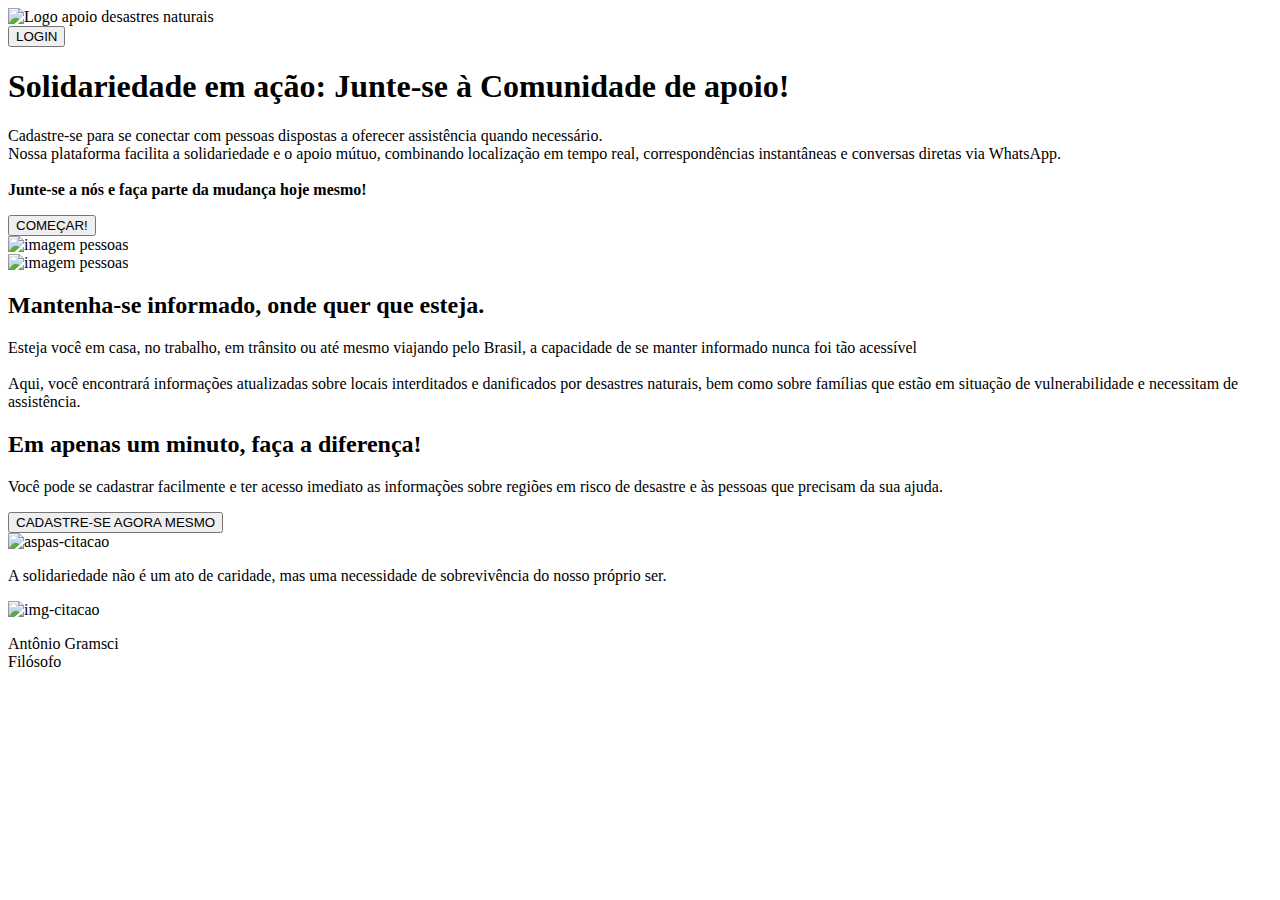
==== index.html @ 157a8a1e "add pages HTML" ====
<!DOCTYPE html>
<html lang="pt-br">
  <head>
    <meta charset="UTF-8" />
    <meta name="viewport" content="width=device-width, initial-scale=1.0" />
    <link rel="preconnect" href="https://fonts.googleapis.com" />
    <link rel="preconnect" href="https://fonts.gstatic.com" crossorigin />
    <link
      href="https://fonts.googleapis.com/css2?family=Inter:wght@100..900&family=Josefin+Sans:ital,wght@0,100..700;1,100..700&family=Raleway:ital,wght@0,100..900;1,100..900&display=swap"
      rel="stylesheet"
    />
    <link rel="stylesheet" href="/styles/style.css" />
    <title>Resiliência</title>
  </head>
  <body>
    <header>
      <div class="header">
        <div class="logo">
          <img src="images/logo.svg" alt="Logo apoio desastres naturais" />
        </div>
        <button>LOGIN</button>
      </div>
    </header>
    <main>
      <article class="conteudo">
        <div class="introducao">
          <h1 id="label-conteudo">
            Solidariedade em ação: Junte-se à Comunidade de apoio<span>!</span>
          </h1>
          <p>
            Cadastre-se para se conectar com pessoas dispostas a oferecer
            assistência quando necessário.
            <br />
            Nossa plataforma facilita a solidariedade e o apoio mútuo,
            combinando localização em tempo real, correspondências instantâneas
            e conversas diretas via WhatsApp.
            <br /><br />
            <strong>Junte-se a nós e faça parte da mudança hoje mesmo!</strong>
          </p>
          <button type="submit">COMEÇAR!</button>
        </div>
        <div class="primaria-img">
          <img src="images/img1.svg" alt="imagem pessoas" />
        </div>
      </article>
      <article class="conteudo-informacao">
        <div class="mantenha-informado">
          <div class="secundaria-img">
            <img src="images/svg.svg" alt="imagem pessoas" />
          </div>
          <div class="info">
            <h2>Mantenha-se informado, onde quer que esteja<span>.</span></h2>
            <p>
              Esteja você em casa, no trabalho, em trânsito ou até mesmo
              viajando pelo Brasil, a capacidade de se manter informado nunca
              foi tão acessível <br /><br />
              Aqui, você encontrará informações atualizadas sobre locais
              interditados e danificados por desastres naturais, bem como sobre
              famílias que estão em situação de vulnerabilidade e necessitam de
              assistência.
            </p>
          </div>
        </div>
      </article>
    </main>
    <footer>
      <div class="div-footer">
        <div class="um-minuto">
          <h2>Em apenas um minuto, faça a diferença<span>!</span></h2>
          <p>
            Você pode se cadastrar facilmente e ter acesso imediato as
            informações sobre regiões em risco de desastre e às pessoas que
            precisam da sua ajuda.
          </p>
          <button>CADASTRE-SE AGORA MESMO</button>
        </div>

        <div class="citacao">
          <img src="images/aspas.svg" alt="aspas-citacao" />
          <p>
            A solidariedade não é um ato de caridade, mas uma necessidade de
            sobrevivência do nosso próprio ser.
          </p>
          <div class="autor-citacao">
            <img src="images/Oval.svg" alt="img-citacao" />
            <p>
              Antônio Gramsci <br />
              <span> Filósofo </span>
            </p>
          </div>
        </div>
      </div>
    </footer>
  </body>
</html>
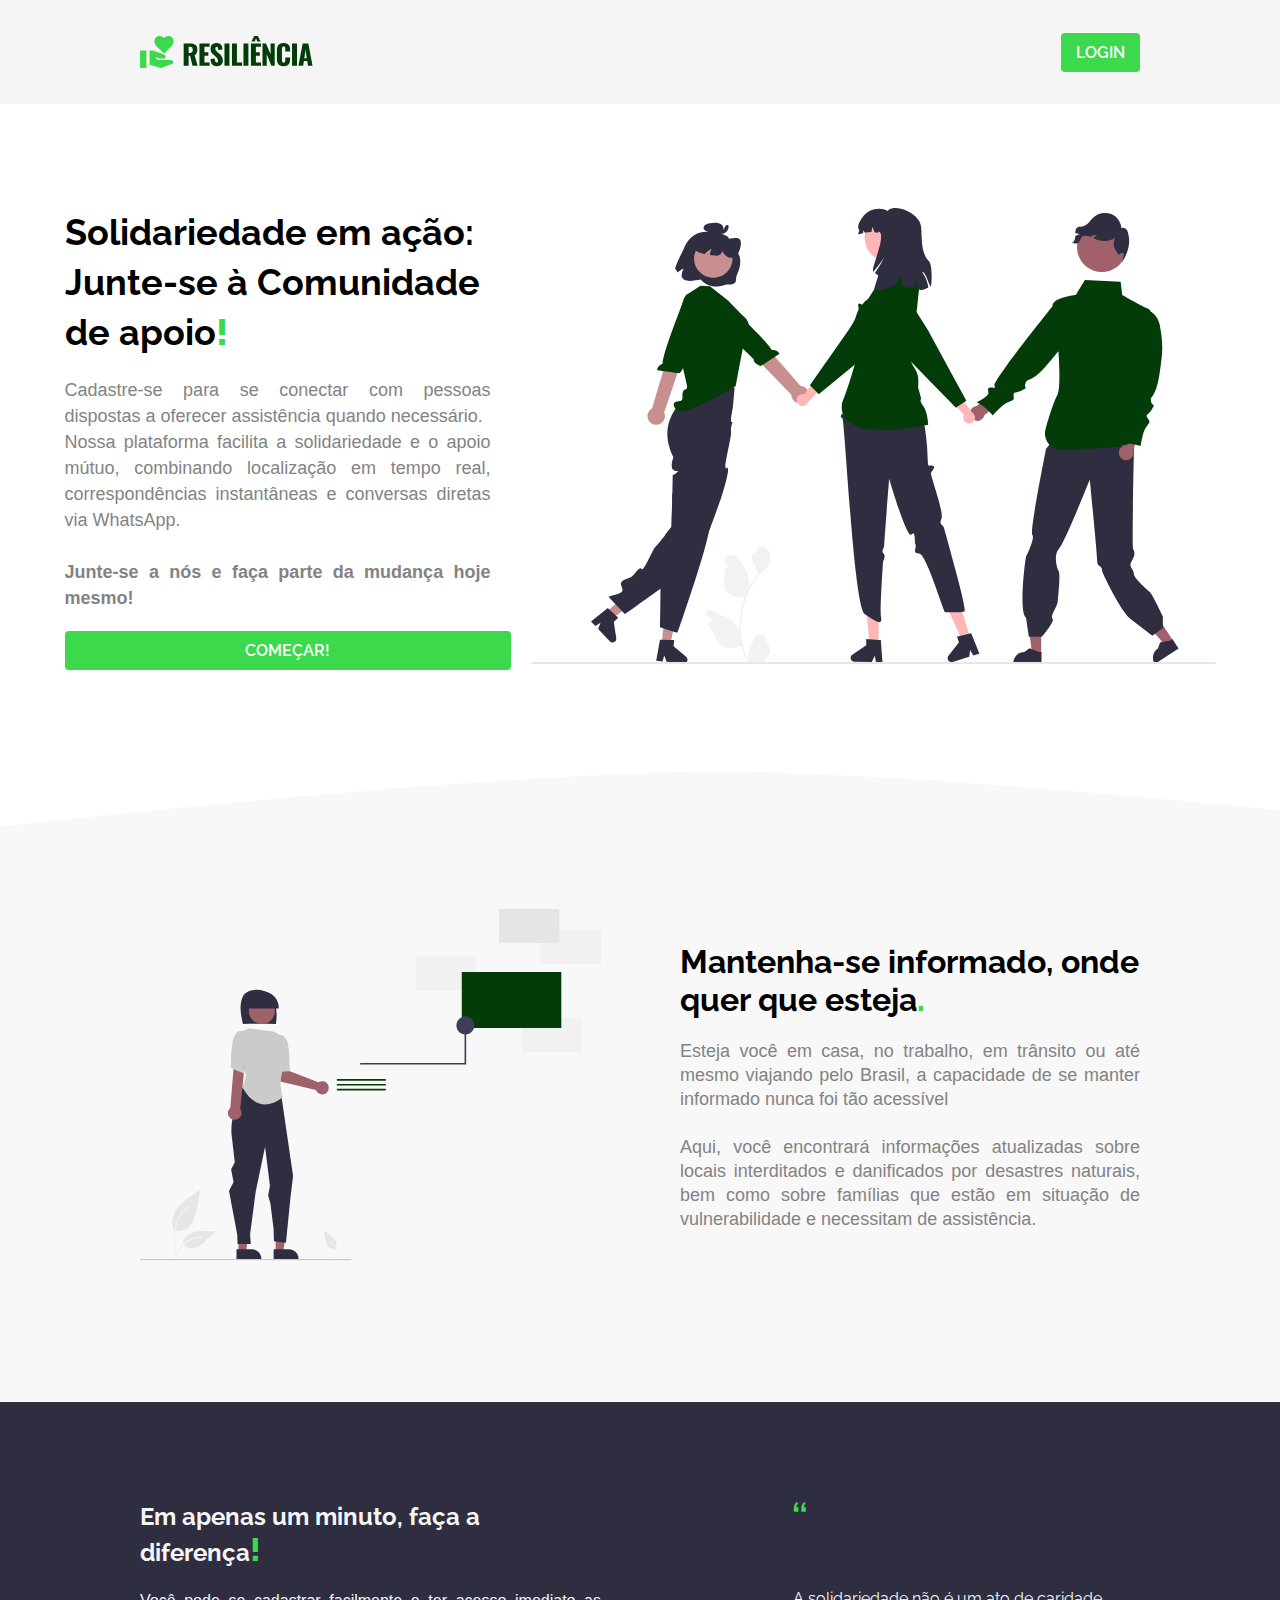
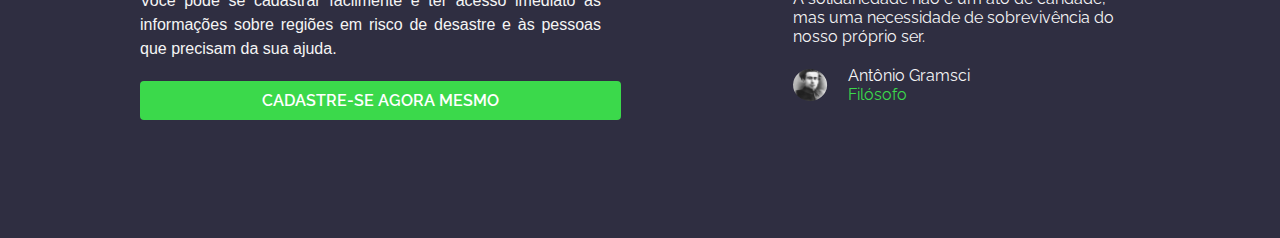
==== commit c6ce0e34: "add estilo index" ====
--- a/index.html
+++ b/index.html
@@ -18,7 +18,7 @@
         <div class="logo">
           <img src="images/logo.svg" alt="Logo apoio desastres naturais" />
         </div>
-        <button>LOGIN</button>
+        <a href="./pages/login.html">LOGIN</a>
       </div>
     </header>
     <main>
@@ -37,7 +37,7 @@
             <br /><br />
             <strong>Junte-se a nós e faça parte da mudança hoje mesmo!</strong>
           </p>
-          <button type="submit">COMEÇAR!</button>
+          <a href="./pages/login.html">COMEÇAR!</a>
         </div>
         <div class="primaria-img">
           <img src="images/img1.svg" alt="imagem pessoas" />
@@ -72,7 +72,7 @@
             informações sobre regiões em risco de desastre e às pessoas que
             precisam da sua ajuda.
           </p>
-          <button>CADASTRE-SE AGORA MESMO</button>
+          <a href="./pages/register.html">CADASTRE-SE AGORA MESMO</a>
         </div>
 
         <div class="citacao">
--- a/styles/style.css
+++ b/styles/style.css
@@ -0,0 +1,268 @@
+* {
+  margin: 0;
+  padding: 0;
+  box-sizing: border-box;
+}
+
+:root {
+  --branco: #fff;
+  --cinza-claro: #f5f5f5;
+  --texto-cinza: #838383;
+  --texto-cinza-escuro: #2f2e41;
+  --texto-verde-claro: #3bd94b;
+  --texto-verde-escuro: #033c08;
+}
+
+html {
+  font-family: "Raleway", sans-serif;
+}
+
+body {
+  background-color: var(--branco);
+  display: flex;
+  align-items: center;
+  justify-content: center;
+  flex-direction: column;
+}
+
+header {
+  width: 100%;
+  height: 104px;
+  display: flex;
+  align-items: center;
+  justify-content: center;
+  background-color: var(--cinza-claro);
+}
+
+a {
+  all: unset;
+  text-align: center;
+}
+
+.header {
+  height: 100%;
+  width: 100%;
+  max-width: 1440px;
+  padding: 0 140px;
+  display: flex;
+  align-items: center;
+  justify-content: space-between;
+}
+
+.logo {
+  display: flex;
+  align-items: center;
+  justify-content: center;
+}
+
+.logo b {
+  font-weight: 900;
+  color: var(--texto-verde-escuro);
+}
+
+.header a {
+  border: none;
+  padding: 10px 15px;
+  background-color: var(--texto-verde-claro);
+  border-radius: 4px;
+  color: var(--branco);
+  font-weight: 600;
+  cursor: pointer;
+  transition: all 0.5s;
+}
+
+.header a:hover {
+  background-color: #34963e;
+}
+main {
+  width: 100%;
+  display: flex;
+  flex-direction: column;
+  align-items: center;
+}
+
+article {
+  display: flex;
+  align-items: center;
+  justify-content: center;
+}
+
+.conteudo {
+  display: flex;
+  justify-content: space-between;
+  gap: 40px;
+  justify-content: space-between;
+  margin: 100px 0;
+  height: 468px;
+}
+
+.introducao {
+  width: 426px;
+  display: flex;
+  flex-direction: column;
+  justify-content: space-between;
+}
+
+.introducao h1 {
+  font-size: 36px;
+  font-weight: 700;
+  line-height: 50px;
+  text-align: left;
+}
+
+.introducao h1 span {
+  color: #3bd94b;
+  font-weight: 800;
+}
+
+.introducao p {
+  font-family: Arial, Helvetica, sans-serif;
+  margin-top: 20px;
+  line-height: 26px;
+  text-align: justify;
+  color: var(--texto-cinza);
+  font-size: 18px;
+}
+
+.introducao a {
+  margin-top: 20px;
+  border: none;
+  width: 100%;
+  padding: 10px;
+  background-color: var(--texto-verde-claro);
+  border-radius: 4px;
+  color: var(--branco);
+  font-weight: 600;
+  cursor: pointer;
+  transition: all 0.5s;
+}
+
+.introducao a:hover {
+  background-color: #34963e;
+}
+
+.conteudo-informacao {
+  width: 100%;
+  background-image: url(../images/bg2.png);
+  background-repeat: no-repeat;
+  background-size: cover;
+  height: 630px;
+}
+
+.mantenha-informado {
+  display: flex;
+  justify-content: space-between;
+  align-items: center;
+  width: 100%;
+  padding: 0 140px;
+  max-width: 1440px;
+  gap: 40px;
+  margin: 100px 0;
+}
+
+.info {
+  width: 460px;
+  font-size: 18px;
+}
+
+.info h2 {
+  font-family: Raleway;
+  font-size: 32px;
+  font-weight: 700;
+  line-height: 37.57px;
+  text-align: left;
+  margin-bottom: 20px;
+}
+
+.info h2 span {
+  color: #3bd94b;
+  font-weight: 800;
+}
+
+.info p {
+  font-family: Arial, Helvetica, sans-serif;
+  margin-top: 20px;
+  line-height: 24px;
+  text-align: justify;
+  color: var(--texto-cinza);
+}
+
+footer {
+  width: 100%;
+  background-color: var(--texto-cinza-escuro);
+  display: flex;
+  align-items: center;
+  justify-content: center;
+}
+
+.div-footer {
+  display: flex;
+  justify-content: space-between;
+  align-items: center;
+  width: 100%;
+  padding: 0 140px;
+  max-width: 1440px;
+  gap: 40px;
+  margin: 100px 0;
+  color: var(--cinza-claro);
+}
+
+.um-minuto {
+  width: 461px;
+  height: 236px;
+  display: flex;
+  flex-direction: column;
+
+  gap: 20px;
+}
+
+.um-minuto h2 span {
+  font-family: Raleway;
+  font-size: 32px;
+  font-weight: 700;
+  line-height: 37.57px;
+  text-align: left;
+}
+
+.um-minuto h2 span {
+  color: #3bd94b;
+  font-weight: 800;
+}
+.um-minuto p {
+  font-family: Arial, Helvetica, sans-serif;
+  line-height: 24px;
+
+  text-align: justify;
+}
+.um-minuto a {
+  border: none;
+  width: 100%;
+  padding: 10px;
+  background-color: var(--texto-verde-claro);
+  border-radius: 4px;
+  color: var(--branco);
+  font-weight: 600;
+  cursor: pointer;
+  transition: all 0.5s;
+}
+
+.um-minuto a:hover {
+  background-color: #34963e;
+}
+.citacao {
+  width: 347px;
+  height: 236px;
+}
+
+.citacao > img {
+  margin-bottom: 73px;
+}
+
+.autor-citacao {
+  margin-top: 20px;
+  display: flex;
+  gap: 20px;
+}
+.autor-citacao span {
+  color: #3bd94b;
+}
